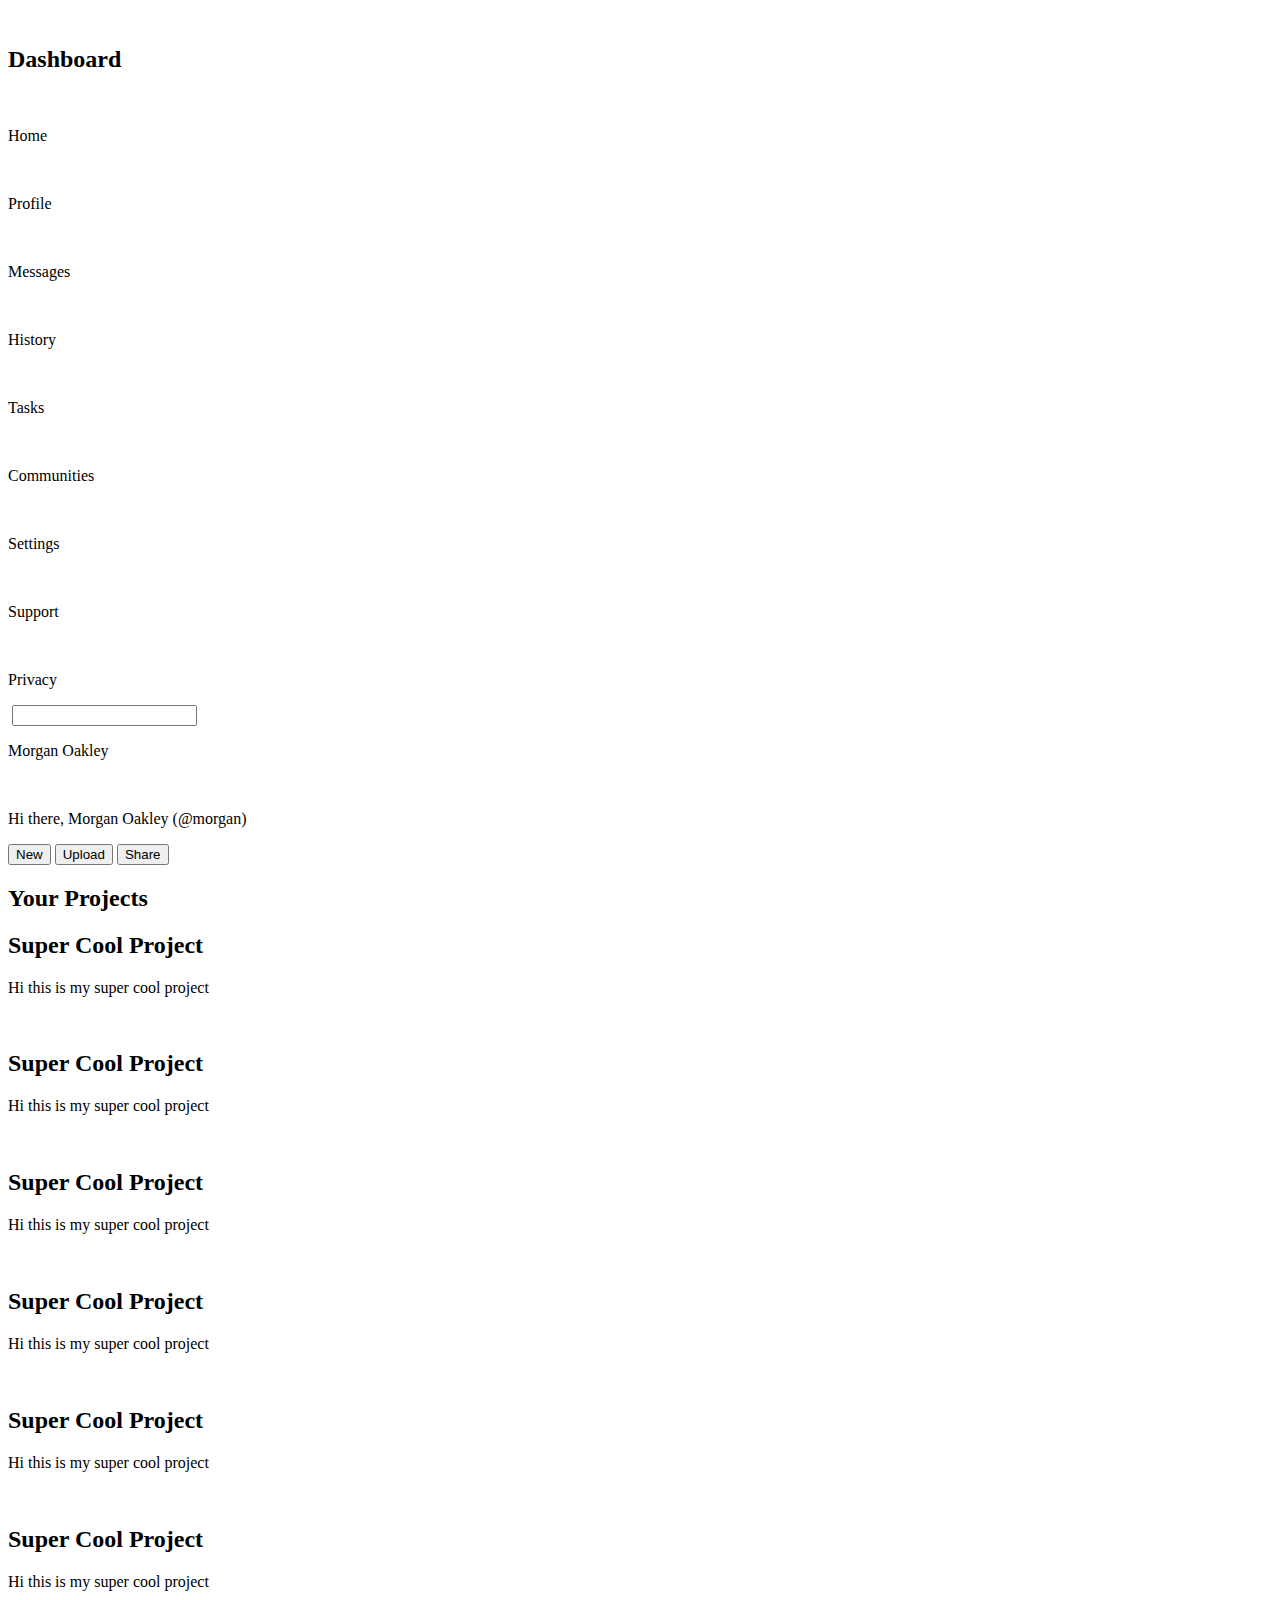
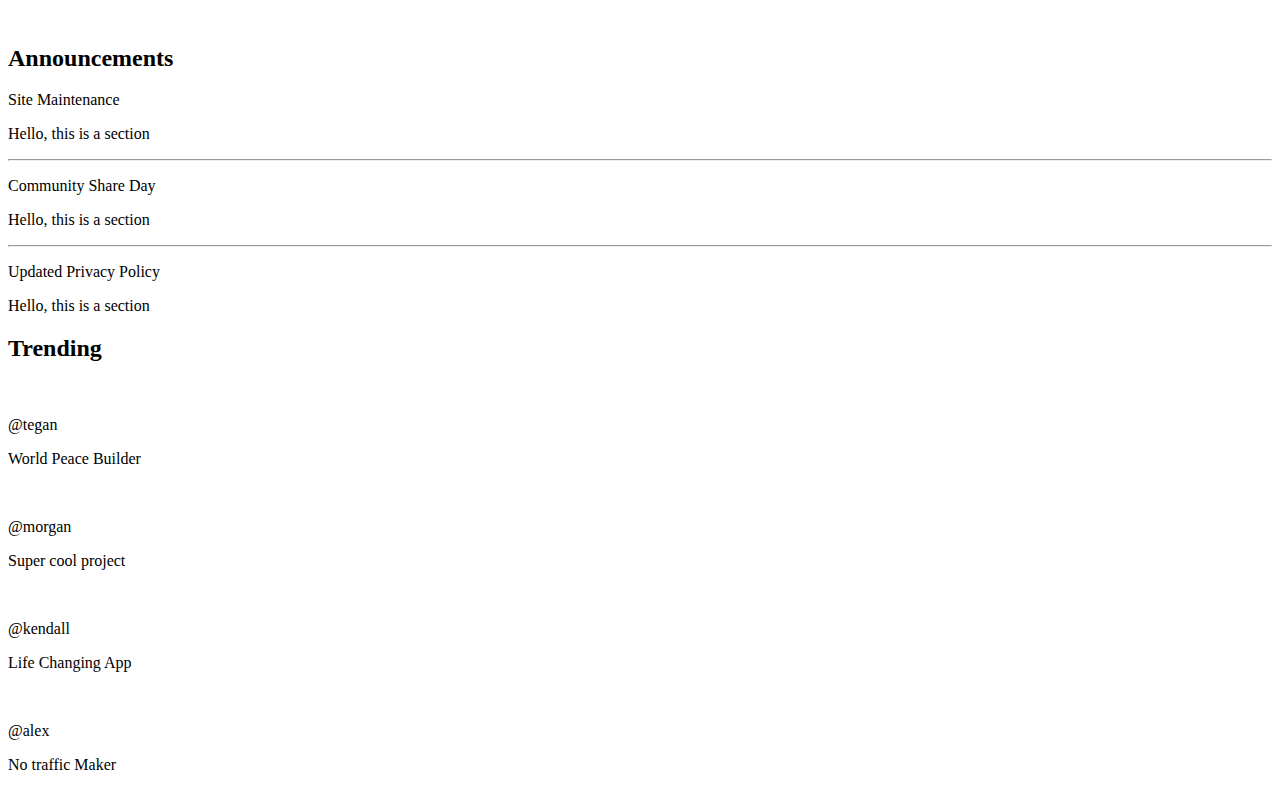
==== index.html @ 48ecf06a "Add all html sections" ====
<!DOCTYPE html>
<html lang="en">
<head>
  <meta charset="UTF-8">
  <meta name="viewport" content="width=device-width, initial-scale=1.0">
  <link rel="stylesheet" href="styles.css">
  <title>Admin Dashboard</title>
</head>
<body>
  <div class="side-bar">
    <div class="logo-section">
      <img>
      <h2>Dashboard</h2>
    </div>
    <div class="section-1">
      <div>
        <img>
        <p>Home</p>
      </div>
      <div>
        <img>
        <p>Profile</p>
      </div>
      <div>
        <img>
        <p>Messages</p>
      </div>
      <div>
        <img>
        <p>History</p>
      </div>
      <div>
        <img>
        <p>Tasks</p>
      </div>
      <div>
        <img>
        <p>Communities</p>
      </div>
    </div>
    <div class="section-2">
      <div>
        <img>
        <p>Settings</p>
      </div>
      <div>
        <img>
        <p>Support</p>
      </div>
      <div>
        <img>
        <p>Privacy</p>
      </div>
    </div>
  </div>

  <header>
    <div class="search-section">
      <img>
      <input type="text">
      <img>
      <img>
      <p>Morgan Oakley</p>
    </div>
    <div class="profile-section">
      <img>
      <p>Hi there, Morgan Oakley (@morgan)</p>
      <button>New</button>
      <button>Upload</button>
      <button>Share</button>
    </div>
  </header>

  <main>
    <div class="your-projects-section">
      <h2>Your Projects</h2>
      <div class="project">
        <h2>Super Cool Project</h2>
        <p>Hi this is my super cool project</p>
        <img>
        <img>
        <img>
      </div>
      <div class="project-2">
        <h2>Super Cool Project</h2>
        <p>Hi this is my super cool project</p>
        <img>
        <img>
        <img>
      </div>
      <div class="project-3">
        <h2>Super Cool Project</h2>
        <p>Hi this is my super cool project</p>
        <img>
        <img>
        <img>
      </div>
      <div class="project-4">
        <h2>Super Cool Project</h2>
        <p>Hi this is my super cool project</p>
        <img>
        <img>
        <img>
      </div>
      <div class="project-5">
        <h2>Super Cool Project</h2>
        <p>Hi this is my super cool project</p>
        <img>
        <img>
        <img>
      </div>
      <div class="project-6">
        <h2>Super Cool Project</h2>
        <p>Hi this is my super cool project</p>
        <img>
        <img>
        <img>
      </div>
    </div>
    
    <div class="Announcements">
      <h2>Announcements</h2>
      <div>
        <p>Site Maintenance</p>
        <p>Hello, this is a section</p>
        <hr>
        <p>Community Share Day</p>
        <p>Hello, this is a section</p>
        <hr>
        <p>Updated Privacy Policy</p>
        <p>Hello, this is a section</p>
      </div>
    </div>

    <div>
      <h2>Trending</h2>
      <div>
        <img>
        <div>
          <p>@tegan</p>
          <p>World Peace Builder</p>
        </div>
        <img>
        <div>
          <p>@morgan</p>
          <p>Super cool project</p>
        </div>
        <img>
        <div>
          <p>@kendall</p>
          <p>Life Changing App</p>
        </div>
        <img>
        <div>
          <p>@alex</p>
          <p>No traffic Maker</p>
        </div>
      </div>
    </div>

  </main>
</body>
</html>
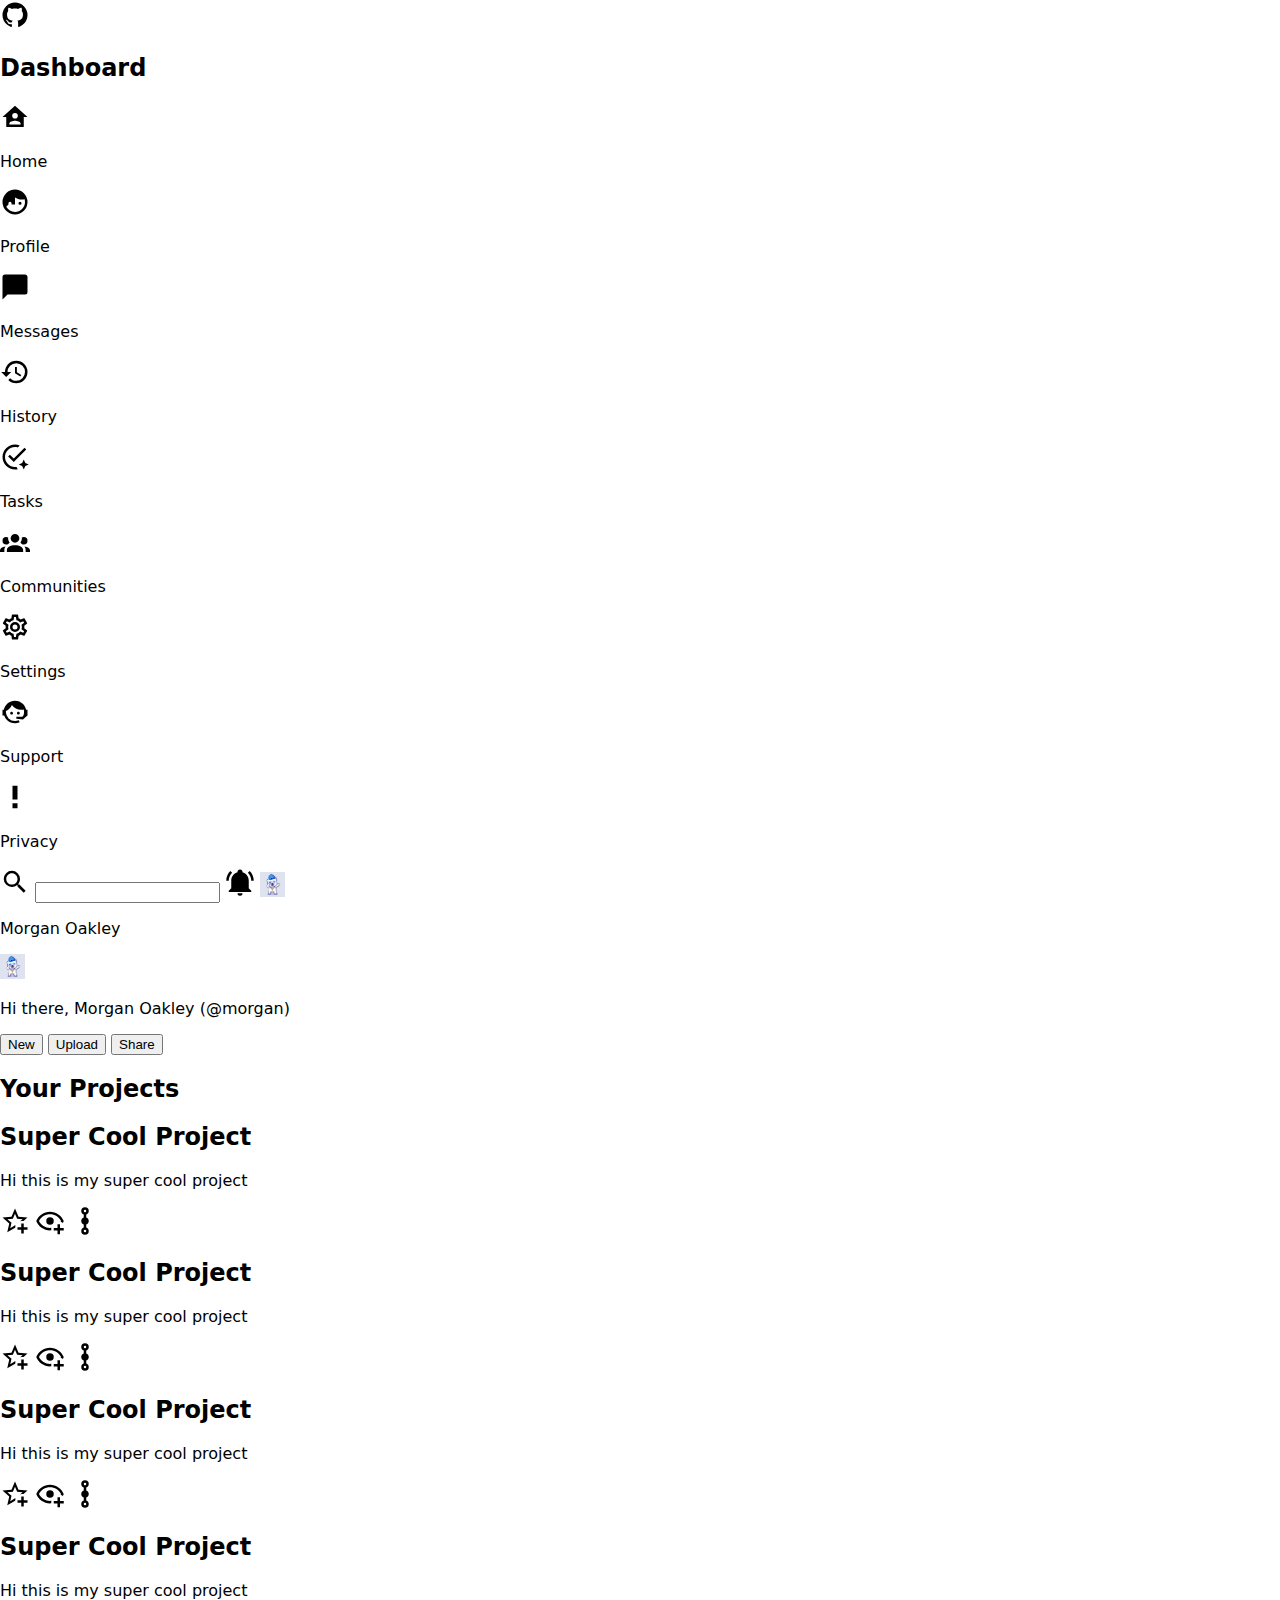
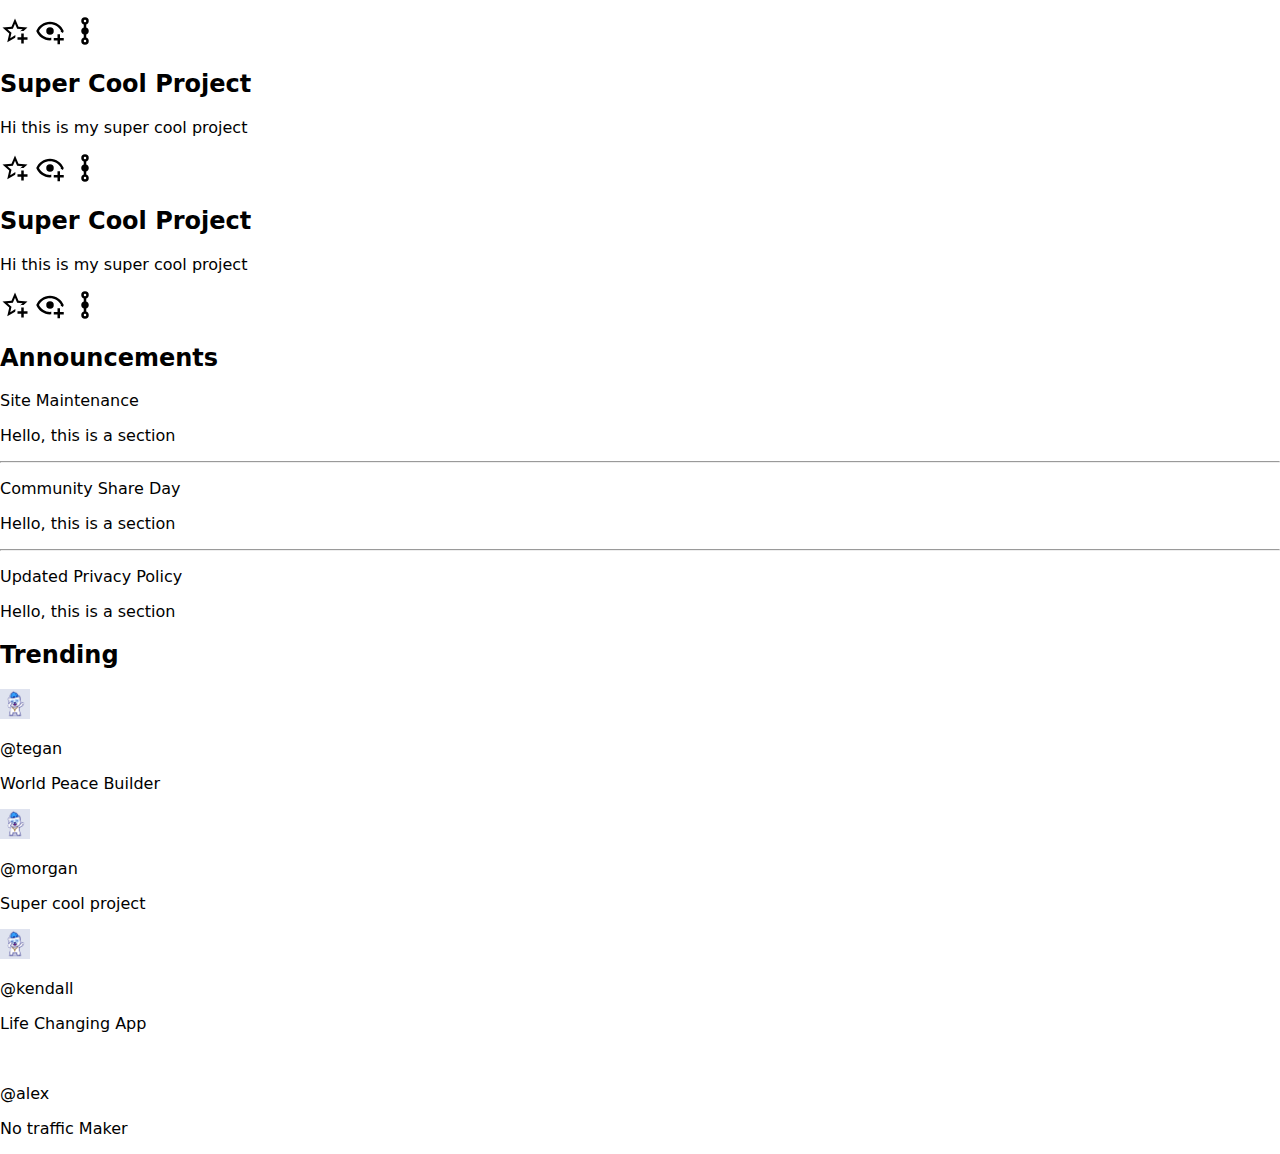
==== commit bd5fb858: "upload all pictures and logos" ====
--- a/index.html
+++ b/index.html
@@ -4,51 +4,54 @@
   <meta charset="UTF-8">
   <meta name="viewport" content="width=device-width, initial-scale=1.0">
   <link rel="stylesheet" href="styles.css">
+  <link rel="preconnect" href="https://fonts.googleapis.com">
+  <link rel="preconnect" href="https://fonts.gstatic.com" crossorigin>
+  <link href="https://fonts.googleapis.com/css2?family=Roboto:ital,wght@0,100;0,300;0,400;0,500;0,700;0,900;1,100;1,300;1,400;1,500;1,700;1,900&display=swap" rel="stylesheet">
   <title>Admin Dashboard</title>
 </head>
 <body>
   <div class="side-bar">
     <div class="logo-section">
-      <img>
+      <img class="logo" src="pictures/github (14).svg" a="git hib logo">
       <h2>Dashboard</h2>
     </div>
     <div class="section-1">
       <div>
-        <img>
+        <img class="logo" src="pictures/home-account.svg" a="home logo">
         <p>Home</p>
       </div>
       <div>
-        <img>
+        <img class="logo" src="pictures/face-man-profile.svg" a="profile logo">
         <p>Profile</p>
       </div>
       <div>
-        <img>
+        <img class="logo" src="pictures/message.svg" a="message logo">
         <p>Messages</p>
       </div>
       <div>
-        <img>
+        <img class="logo" src="pictures/history.svg" a="history logo">
         <p>History</p>
       </div>
       <div>
-        <img>
+        <img class="logo" src="pictures/checkbox-marked-circle-auto-outline.svg" a="tasks logo">
         <p>Tasks</p>
       </div>
       <div>
-        <img>
+        <img class="logo" src="pictures/account-group (1).svg" a="Communities logo">
         <p>Communities</p>
       </div>
     </div>
     <div class="section-2">
       <div>
-        <img>
+        <img class="logo" src="pictures/cog-outline.svg" a="settings logo">
         <p>Settings</p>
       </div>
       <div>
-        <img>
+        <img class="logo" src="pictures/face-agent.svg" a="face agent logo">
         <p>Support</p>
       </div>
       <div>
-        <img>
+        <img class="logo" src="pictures/exclamation-thick.svg" a="privacy logo">
         <p>Privacy</p>
       </div>
     </div>
@@ -56,14 +59,14 @@
 
   <header>
     <div class="search-section">
-      <img>
+      <img class="logo" src="pictures/magnify (1).svg" a="search logo">
       <input type="text">
-      <img>
-      <img>
+      <img class="logo" src="pictures/bell-ring.svg" a="bell ring logo">
+      <img class="small-profile-pic" src="pictures/profile-pic.jpg" a="profile pic">
       <p>Morgan Oakley</p>
     </div>
     <div class="profile-section">
-      <img>
+      <img class="big-profile-pic" src="pictures/profile-pic.jpg" a="profile-pic">
       <p>Hi there, Morgan Oakley (@morgan)</p>
       <button>New</button>
       <button>Upload</button>
@@ -77,44 +80,44 @@
       <div class="project">
         <h2>Super Cool Project</h2>
         <p>Hi this is my super cool project</p>
-        <img>
-        <img>
-        <img>
+        <img class="logo" src="pictures/star-plus-outline.svg" a="star plus">
+        <img class="logo" src="pictures/eye-plus-outline.svg" a="eye plus">
+        <img class="logo" src="pictures/transit-connection (1).svg" a="network">
       </div>
       <div class="project-2">
         <h2>Super Cool Project</h2>
         <p>Hi this is my super cool project</p>
-        <img>
-        <img>
-        <img>
+        <img class="logo" src="pictures/star-plus-outline.svg" a="star plus">
+        <img class="logo" src="pictures/eye-plus-outline.svg" a="eye plus">
+        <img class="logo" src="pictures/transit-connection (1).svg" a="network">
       </div>
       <div class="project-3">
         <h2>Super Cool Project</h2>
         <p>Hi this is my super cool project</p>
-        <img>
-        <img>
-        <img>
+        <img class="logo" src="pictures/star-plus-outline.svg" a="star plus">
+        <img class="logo" src="pictures/eye-plus-outline.svg" a="eye plus">
+        <img class="logo" src="pictures/transit-connection (1).svg" a="network">
       </div>
       <div class="project-4">
         <h2>Super Cool Project</h2>
         <p>Hi this is my super cool project</p>
-        <img>
-        <img>
-        <img>
+        <img class="logo" src="pictures/star-plus-outline.svg" a="star plus">
+        <img class="logo" src="pictures/eye-plus-outline.svg" a="eye plus">
+        <img class="logo" src="pictures/transit-connection (1).svg" a="network">
       </div>
       <div class="project-5">
         <h2>Super Cool Project</h2>
         <p>Hi this is my super cool project</p>
-        <img>
-        <img>
-        <img>
+        <img class="logo" src="pictures/star-plus-outline.svg" a="star plus">
+        <img class="logo" src="pictures/eye-plus-outline.svg" a="eye plus">
+        <img class="logo" src="pictures/transit-connection (1).svg" a="network">
       </div>
       <div class="project-6">
         <h2>Super Cool Project</h2>
         <p>Hi this is my super cool project</p>
-        <img>
-        <img>
-        <img>
+        <img class="logo" src="pictures/star-plus-outline.svg" a="star plus">
+        <img class="logo" src="pictures/eye-plus-outline.svg" a="eye plus">
+        <img class="logo" src="pictures/transit-connection (1).svg" a="network">
       </div>
     </div>
     
@@ -135,17 +138,17 @@
     <div>
       <h2>Trending</h2>
       <div>
-        <img>
+        <img class="logo" src="pictures/profile-pic.jpg" a="profile pic">
         <div>
           <p>@tegan</p>
           <p>World Peace Builder</p>
         </div>
-        <img>
+        <img class="logo" src="pictures/profile-pic.jpg" a="profile pic">
         <div>
           <p>@morgan</p>
           <p>Super cool project</p>
         </div>
-        <img>
+        <img class="logo" src="pictures/profile-pic.jpg" a="profile pic">
         <div>
           <p>@kendall</p>
           <p>Life Changing App</p>
--- a/styles.css
+++ b/styles.css
@@ -0,0 +1,17 @@
+body{
+  margin:0px;
+  padding: 0px;
+  font-family: system-ui, -apple-system, BlinkMacSystemFont, 'Segoe UI', Roboto, Oxygen, Ubuntu, Cantarell, 'Open Sans', 'Helvetica Neue', sans-serif
+}
+
+.logo{
+  width: 30px;
+}
+
+.small-profile-pic{
+  width: 25px;
+}
+
+.big-profile-pic{
+  width: 25px;
+}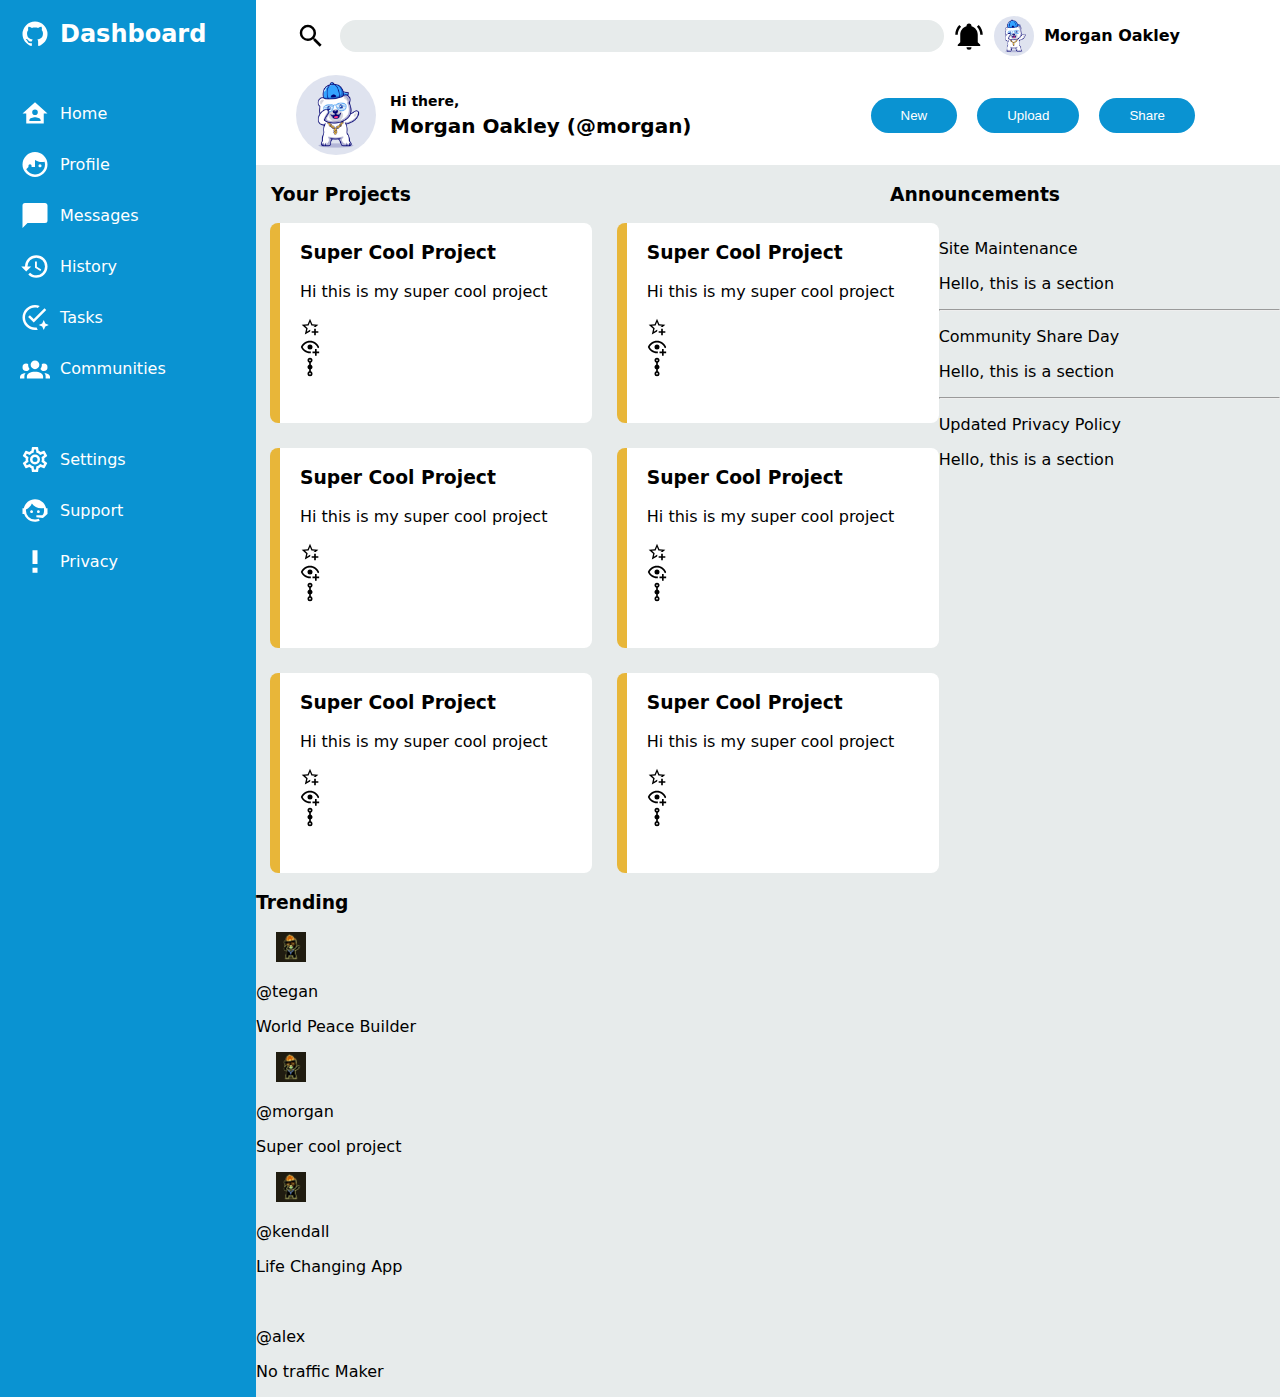
==== commit 356ae052: "header done" ====
--- a/index.html
+++ b/index.html
@@ -10,157 +10,172 @@
   <title>Admin Dashboard</title>
 </head>
 <body>
-  <div class="side-bar">
-    <div class="logo-section">
-      <img class="logo" src="pictures/github (14).svg" a="git hib logo">
-      <h2>Dashboard</h2>
-    </div>
-    <div class="section-1">
-      <div>
-        <img class="logo" src="pictures/home-account.svg" a="home logo">
-        <p>Home</p>
+  <div class="layout">
+    <div class="side-bar">
+      <div class="logo-section">
+        <img class="logo" src="pictures/github (14).svg" a="git hib logo">
+        <h2>Dashboard</h2>
       </div>
-      <div>
-        <img class="logo" src="pictures/face-man-profile.svg" a="profile logo">
-        <p>Profile</p>
+      <div class="section-1">
+        <div class="menu">
+          <img class="logo" src="pictures/home-account.svg" a="home logo">
+          <p>Home</p>
+        </div>
+        <div class="menu">
+          <img class="logo" src="pictures/face-man-profile.svg" a="profile logo">
+          <p>Profile</p>
+        </div>
+        <div class="menu">
+          <img class="logo" src="pictures/message.svg" a="message logo">
+          <p>Messages</p>
+        </div>
+        <div class="menu">
+          <img class="logo" src="pictures/history.svg" a="history logo">
+          <p>History</p>
+        </div>
+        <div class="menu">
+          <img class="logo" src="pictures/checkbox-marked-circle-auto-outline.svg" a="tasks logo">
+          <p>Tasks</p>
+        </div>
+        <div class="menu">
+          <img class="logo" src="pictures/account-group (1).svg" a="Communities logo">
+          <p>Communities</p>
+        </div>
       </div>
-      <div>
-        <img class="logo" src="pictures/message.svg" a="message logo">
-        <p>Messages</p>
-      </div>
-      <div>
-        <img class="logo" src="pictures/history.svg" a="history logo">
-        <p>History</p>
-      </div>
-      <div>
-        <img class="logo" src="pictures/checkbox-marked-circle-auto-outline.svg" a="tasks logo">
-        <p>Tasks</p>
-      </div>
-      <div>
-        <img class="logo" src="pictures/account-group (1).svg" a="Communities logo">
-        <p>Communities</p>
-      </div>
-    </div>
-    <div class="section-2">
-      <div>
-        <img class="logo" src="pictures/cog-outline.svg" a="settings logo">
-        <p>Settings</p>
-      </div>
-      <div>
-        <img class="logo" src="pictures/face-agent.svg" a="face agent logo">
-        <p>Support</p>
-      </div>
-      <div>
-        <img class="logo" src="pictures/exclamation-thick.svg" a="privacy logo">
-        <p>Privacy</p>
-      </div>
-    </div>
-  </div>
-
-  <header>
-    <div class="search-section">
-      <img class="logo" src="pictures/magnify (1).svg" a="search logo">
-      <input type="text">
-      <img class="logo" src="pictures/bell-ring.svg" a="bell ring logo">
-      <img class="small-profile-pic" src="pictures/profile-pic.jpg" a="profile pic">
-      <p>Morgan Oakley</p>
-    </div>
-    <div class="profile-section">
-      <img class="big-profile-pic" src="pictures/profile-pic.jpg" a="profile-pic">
-      <p>Hi there, Morgan Oakley (@morgan)</p>
-      <button>New</button>
-      <button>Upload</button>
-      <button>Share</button>
-    </div>
-  </header>
-
-  <main>
-    <div class="your-projects-section">
-      <h2>Your Projects</h2>
-      <div class="project">
-        <h2>Super Cool Project</h2>
-        <p>Hi this is my super cool project</p>
-        <img class="logo" src="pictures/star-plus-outline.svg" a="star plus">
-        <img class="logo" src="pictures/eye-plus-outline.svg" a="eye plus">
-        <img class="logo" src="pictures/transit-connection (1).svg" a="network">
-      </div>
-      <div class="project-2">
-        <h2>Super Cool Project</h2>
-        <p>Hi this is my super cool project</p>
-        <img class="logo" src="pictures/star-plus-outline.svg" a="star plus">
-        <img class="logo" src="pictures/eye-plus-outline.svg" a="eye plus">
-        <img class="logo" src="pictures/transit-connection (1).svg" a="network">
-      </div>
-      <div class="project-3">
-        <h2>Super Cool Project</h2>
-        <p>Hi this is my super cool project</p>
-        <img class="logo" src="pictures/star-plus-outline.svg" a="star plus">
-        <img class="logo" src="pictures/eye-plus-outline.svg" a="eye plus">
-        <img class="logo" src="pictures/transit-connection (1).svg" a="network">
-      </div>
-      <div class="project-4">
-        <h2>Super Cool Project</h2>
-        <p>Hi this is my super cool project</p>
-        <img class="logo" src="pictures/star-plus-outline.svg" a="star plus">
-        <img class="logo" src="pictures/eye-plus-outline.svg" a="eye plus">
-        <img class="logo" src="pictures/transit-connection (1).svg" a="network">
-      </div>
-      <div class="project-5">
-        <h2>Super Cool Project</h2>
-        <p>Hi this is my super cool project</p>
-        <img class="logo" src="pictures/star-plus-outline.svg" a="star plus">
-        <img class="logo" src="pictures/eye-plus-outline.svg" a="eye plus">
-        <img class="logo" src="pictures/transit-connection (1).svg" a="network">
-      </div>
-      <div class="project-6">
-        <h2>Super Cool Project</h2>
-        <p>Hi this is my super cool project</p>
-        <img class="logo" src="pictures/star-plus-outline.svg" a="star plus">
-        <img class="logo" src="pictures/eye-plus-outline.svg" a="eye plus">
-        <img class="logo" src="pictures/transit-connection (1).svg" a="network">
-      </div>
-    </div>
-    
-    <div class="Announcements">
-      <h2>Announcements</h2>
-      <div>
-        <p>Site Maintenance</p>
-        <p>Hello, this is a section</p>
-        <hr>
-        <p>Community Share Day</p>
-        <p>Hello, this is a section</p>
-        <hr>
-        <p>Updated Privacy Policy</p>
-        <p>Hello, this is a section</p>
-      </div>
-    </div>
-
-    <div>
-      <h2>Trending</h2>
-      <div>
-        <img class="logo" src="pictures/profile-pic.jpg" a="profile pic">
-        <div>
-          <p>@tegan</p>
-          <p>World Peace Builder</p>
+      <div class="section-2">
+        <div class="menu">
+          <img class="logo" src="pictures/cog-outline.svg" a="settings logo">
+          <p>Settings</p>
         </div>
-        <img class="logo" src="pictures/profile-pic.jpg" a="profile pic">
-        <div>
-          <p>@morgan</p>
-          <p>Super cool project</p>
+        <div class="menu">
+          <img class="logo" src="pictures/face-agent.svg" a="face agent logo">
+          <p>Support</p>
         </div>
-        <img class="logo" src="pictures/profile-pic.jpg" a="profile pic">
-        <div>
-          <p>@kendall</p>
-          <p>Life Changing App</p>
-        </div>
-        <img>
-        <div>
-          <p>@alex</p>
-          <p>No traffic Maker</p>
+        <div class="menu">
+          <img class="logo" src="pictures/exclamation-thick.svg" a="privacy logo">
+          <p>Privacy</p>
         </div>
       </div>
     </div>
 
-  </main>
+    <header class="header">
+      <div class="search-section">
+        <div class="left-section">
+          <img class="search-logo" src="pictures/magnify (1).svg" a="search logo">
+          <input class="search" type="text">
+        </div>
+        <div class="right-section">
+          <img class="notification-logo" src="pictures/bell-ring.svg" a="bell ring logo">
+          <img class="small-profile-pic" src="pictures/profile-pic.jpg" a="profile pic">
+          <p class="name">Morgan Oakley</p>
+        </div>
+      </div>
+      <div class="profile-section">
+        <div class="left-section">
+          <img class="big-profile-pic" src="pictures/profile-pic.jpg" a="profile-pic">
+          <p class="name-2">Hi there, <br><span class="tag-name">Morgan Oakley (@morgan)</span></p>
+        </div>
+        
+        <div class="right-section">
+          <button>New</button>
+          <button>Upload</button>
+          <button>Share</button>
+        </div>
+      </div>
+    </header>
+
+    <main class="main">
+      <div class="grid-titles">
+        <h3 class="grid-title">Your Projects</h3>
+        <h3>Announcements</h3>
+     </div>
+      <div class="your-projects-section">
+        <div class="main-grid">
+          <div class="project">
+            <h3>Super Cool Project</h3>
+            <p>Hi this is my super cool project</p>
+            <img class="logos" src="pictures/star-plus-outline.svg" a="star plus">
+            <img class="logos" src="pictures/eye-plus-outline.svg" a="eye plus">
+            <img class="logos" src="pictures/transit-connection (1).svg" a="network">
+          </div>
+          
+          <div class="project">
+            <h3>Super Cool Project</h3>
+            <p>Hi this is my super cool project</p>
+            <img class="logos" src="pictures/star-plus-outline.svg" a="star plus">
+            <img class="logos" src="pictures/eye-plus-outline.svg" a="eye plus">
+            <img class="logos" src="pictures/transit-connection (1).svg" a="network">
+          </div>
+          <div class="project">
+            <h3>Super Cool Project</h3>
+            <p>Hi this is my super cool project</p>
+            <img class="logos" src="pictures/star-plus-outline.svg" a="star plus">
+            <img class="logos" src="pictures/eye-plus-outline.svg" a="eye plus">
+            <img class="logos" src="pictures/transit-connection (1).svg" a="network">
+          </div>
+          <div class="project">
+            <h3>Super Cool Project</h3>
+            <p>Hi this is my super cool project</p>
+            <img class="logos" src="pictures/star-plus-outline.svg" a="star plus">
+            <img class="logos" src="pictures/eye-plus-outline.svg" a="eye plus">
+            <img class="logos" src="pictures/transit-connection (1).svg" a="network">
+          </div>
+          <div class="project">
+            <h3>Super Cool Project</h3>
+            <p>Hi this is my super cool project</p>
+            <img class="logos" src="pictures/star-plus-outline.svg" a="star plus">
+            <img class="logos" src="pictures/eye-plus-outline.svg" a="eye plus">
+            <img class="logos" src="pictures/transit-connection (1).svg" a="network">
+          </div>
+          <div class="project">
+            <h3>Super Cool Project</h3>
+            <p>Hi this is my super cool project</p>
+            <img class="logos" src="pictures/star-plus-outline.svg" a="star plus">
+            <img class="logos" src="pictures/eye-plus-outline.svg" a="eye plus">
+            <img class="logos" src="pictures/transit-connection (1).svg" a="network">
+          </div>
+        </div>
+        
+        <div class="main-side">
+          <div>
+            <p>Site Maintenance</p>
+            <p>Hello, this is a section</p>
+            <hr>
+            <p>Community Share Day</p>
+            <p>Hello, this is a section</p>
+            <hr>
+            <p>Updated Privacy Policy</p>
+            <p>Hello, this is a section</p>
+            </div>
+          </div>
+
+          <div>
+            <h3>Trending</h3>
+            <div>
+              <img class="logo" src="pictures/profile-pic.jpg" a="profile pic">
+              <div>
+                <p>@tegan</p>
+                <p>World Peace Builder</p>
+              </div>
+              <img class="logo" src="pictures/profile-pic.jpg" a="profile pic">
+              <div>
+                <p>@morgan</p>
+                <p>Super cool project</p>
+              </div>
+              <img class="logo" src="pictures/profile-pic.jpg" a="profile pic">
+              <div>
+                <p>@kendall</p>
+                <p>Life Changing App</p>
+              </div>
+              <img>
+              <div>
+                <p>@alex</p>
+                <p>No traffic Maker</p>
+              </div>
+            </div>
+        </div>
+      </div>
+    </main>
+  </div>
 </body>
 </html>--- a/styles.css
+++ b/styles.css
@@ -1,17 +1,189 @@
 body{
+  height: 100%;
   margin:0px;
   padding: 0px;
   font-family: system-ui, -apple-system, BlinkMacSystemFont, 'Segoe UI', Roboto, Oxygen, Ubuntu, Cantarell, 'Open Sans', 'Helvetica Neue', sans-serif
 }
 
+.layout{
+  height: 100%;
+  display: grid;
+  grid-template-columns: 1fr 4fr;
+  grid-template-rows: auto 1fr;
+}
+.side-bar{
+  background: rgb(10, 147, 210);
+  color: white;
+  grid-column: 1/2;
+  grid-row: 1/3;
+}
+
+.logo-section{
+  display: flex;
+  padding-right: 30px;
+  grid-column: 1/2;
+}
 .logo{
   width: 30px;
+  padding-right: 10px;
+  padding-left: 20px;
+  -webkit-filter: invert(100%);
 }
 
+.menu{
+  display: flex;
+}
+
+.section-1{
+  padding-top: 20px;
+}
+.section-2{
+  padding-top: 40px;
+}
+.header{
+  grid-column: 2/3;
+  grid-row: 1/2;
+  padding-bottom: 10px;
+}
 .small-profile-pic{
-  width: 25px;
+  width: 40px;
+  height: 40px;
+  border-radius: 50%;
+  padding-left: 10px;
+  padding-right: 10px;
 }
 
 .big-profile-pic{
-  width: 25px;
-}+  width: 80px;
+  border-radius: 50%;
+  margin-right: 14px;
+}
+
+.search-section{
+  display: flex;
+  justify-content: space-between;
+  align-items: center;
+  padding: 10px 0px 0 40px;
+  
+  
+  
+}
+
+.left-section{
+  display: flex;
+}
+
+.right-section{
+  display: flex;
+  align-items: center;
+  
+}
+
+.notification-logo{
+  width: 30px;
+  
+}
+
+
+
+.search-logo{
+  width: 30px;
+  padding-right: 14px;
+
+}
+
+.search{
+  width: 600px;
+  height: 30px;
+  border: none;
+  border-radius: 20px;
+  background-color: rgb(231, 235, 235);
+  
+  
+}
+
+.profile-section{
+  display: flex;
+  justify-content: space-between;
+  padding: 14px 75px 0 40px;
+  
+}
+
+.name{
+  font-weight: bold;
+  padding-right: 100px;
+}
+
+.tag-name{
+  font-size: 20px;
+  font-weight: bold;
+}
+
+.name-2{
+  font-weight: bold;
+  font-size: 14px;
+  line-height: 25px;;
+}
+
+.main{
+  background: rgb(231, 235, 235);
+  grid-row: 2/span 1;
+  
+}
+
+button{
+  background-color: rgb(10, 147, 210);
+  border: none;
+  border-radius: 20px;
+  padding: 10px 30px;
+  color: white;
+  margin: 0px 10px;
+}
+
+.grid-title{
+  padding-left: 15px;
+  grid-template-rows: 2/3;
+}
+
+.project{
+  border-left: 10px solid #e8b639;
+  border-radius: 8px;
+  padding-left: 20px;
+  background: white;
+  height: 200px;
+ 
+  
+  
+}
+
+.main-grid{
+  display: grid;
+  grid-template-columns: 2fr 2fr;
+  justify-content: space-between;
+  grid-column: 1/2;
+  gap: 25px;
+  padding-left: 14px;
+  
+}
+
+.main-side{
+  grid-column:2/3;
+}
+
+.your-projects-section{
+  display: grid;
+  grid-template-columns: 2fr 1fr;
+}
+
+.grid-titles{
+  display: flex;
+  justify-content: space-between;
+  padding-right: 220px;
+}
+
+.logos{
+  width: 20px;
+  display: flex;
+  flex-direction: row;
+  justify-content: space-around;
+};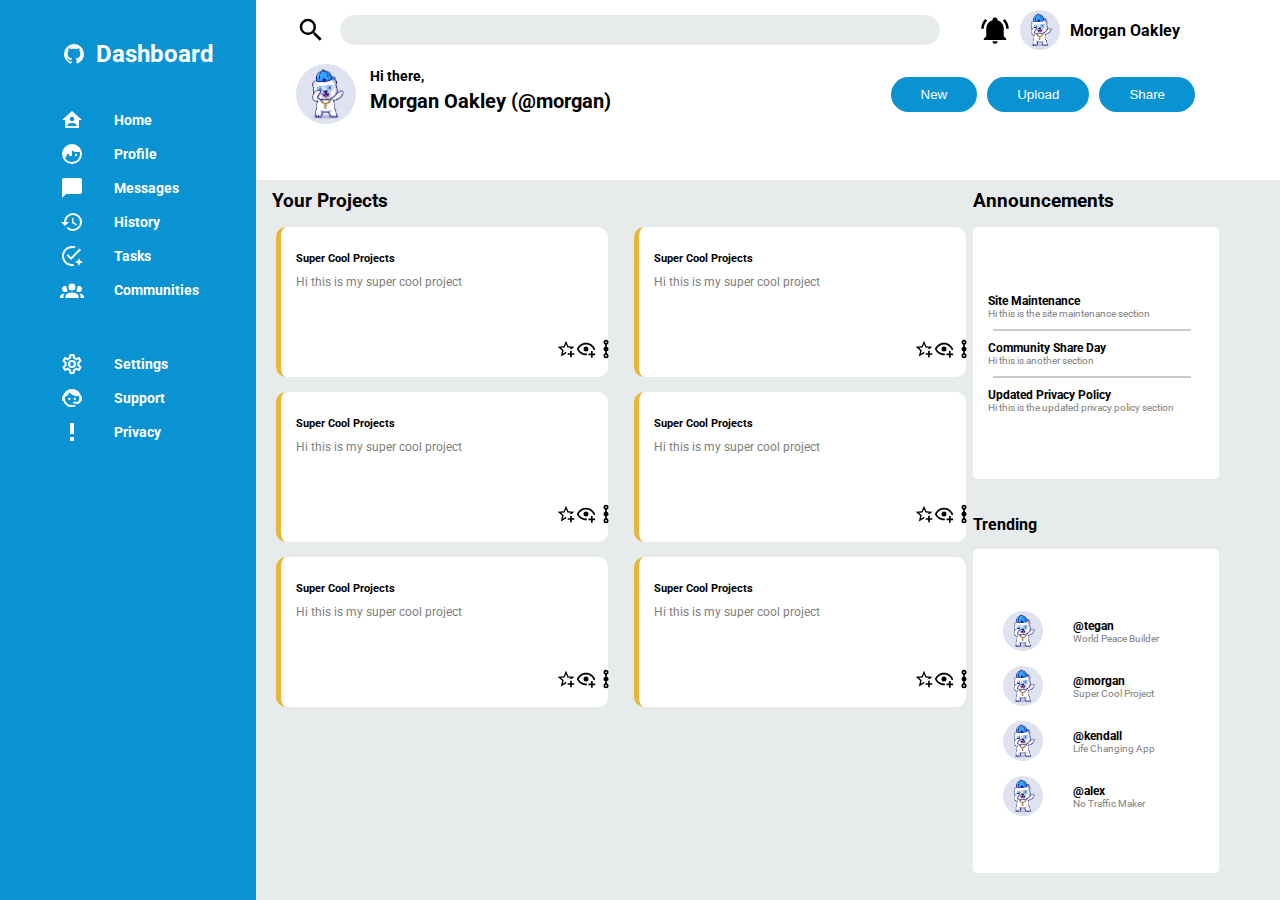
==== commit c110dfe9: "finish project" ====
--- a/index.html
+++ b/index.html
@@ -10,171 +10,213 @@
   <title>Admin Dashboard</title>
 </head>
 <body>
+
   <div class="layout">
     <div class="side-bar">
-      <div class="logo-section">
-        <img class="logo" src="pictures/github (14).svg" a="git hib logo">
+      <div class="logo-text">
+        <img src="pictures/github (14).svg" alt="git hib logo">
         <h2>Dashboard</h2>
       </div>
-      <div class="section-1">
-        <div class="menu">
-          <img class="logo" src="pictures/home-account.svg" a="home logo">
+      <div class="list-items">
+        <div class="icon-text">
+          <img src="pictures/home-account.svg" alt="home logo">
           <p>Home</p>
         </div>
-        <div class="menu">
-          <img class="logo" src="pictures/face-man-profile.svg" a="profile logo">
+        <div class="icon-text">
+          <img src="pictures/face-man-profile.svg" alt="profile logo">
           <p>Profile</p>
         </div>
-        <div class="menu">
-          <img class="logo" src="pictures/message.svg" a="message logo">
+        <div class="icon-text">
+          <img src="pictures/message.svg" alt="message logo">
           <p>Messages</p>
         </div>
-        <div class="menu">
-          <img class="logo" src="pictures/history.svg" a="history logo">
+        <div class="icon-text">
+          <img src="pictures/history.svg" alt="history logo">
           <p>History</p>
         </div>
-        <div class="menu">
-          <img class="logo" src="pictures/checkbox-marked-circle-auto-outline.svg" a="tasks logo">
+        <div class="icon-text">
+          <img src="pictures/checkbox-marked-circle-auto-outline.svg" alt="tasks logo">
           <p>Tasks</p>
         </div>
-        <div class="menu">
-          <img class="logo" src="pictures/account-group (1).svg" a="Communities logo">
+        <div class="icon-text">
+          <img src="pictures/account-group (1).svg" alt="Communities logo">
           <p>Communities</p>
         </div>
       </div>
-      <div class="section-2">
-        <div class="menu">
-          <img class="logo" src="pictures/cog-outline.svg" a="settings logo">
+      <div class="list-items-bottom">
+        <div class="icon-text">
+          <img src="pictures/cog-outline.svg" alt="settings logo">
           <p>Settings</p>
         </div>
-        <div class="menu">
-          <img class="logo" src="pictures/face-agent.svg" a="face agent logo">
+        <div class="icon-text">
+          <img src="pictures/face-agent.svg" alt="face agent logo">
           <p>Support</p>
         </div>
-        <div class="menu">
-          <img class="logo" src="pictures/exclamation-thick.svg" a="privacy logo">
+        <div class="icon-text">
+          <img src="pictures/exclamation-thick.svg" alt="privacy logo">
           <p>Privacy</p>
         </div>
       </div>
     </div>
 
-    <header class="header">
-      <div class="search-section">
-        <div class="left-section">
-          <img class="search-logo" src="pictures/magnify (1).svg" a="search logo">
-          <input class="search" type="text">
-        </div>
-        <div class="right-section">
-          <img class="notification-logo" src="pictures/bell-ring.svg" a="bell ring logo">
-          <img class="small-profile-pic" src="pictures/profile-pic.jpg" a="profile pic">
-          <p class="name">Morgan Oakley</p>
-        </div>
-      </div>
-      <div class="profile-section">
-        <div class="left-section">
-          <img class="big-profile-pic" src="pictures/profile-pic.jpg" a="profile-pic">
-          <p class="name-2">Hi there, <br><span class="tag-name">Morgan Oakley (@morgan)</span></p>
-        </div>
+    <main class="main">
+      <header class="header">
+        <div class="search-section">
+          <div class="left-section">
+            <img class="search-logo" src="pictures/magnify (1).svg" alt="search logo">
+            <input class="search" type="text">
+          </div>
+          <div class="right-section">
+            <img class="notification-logo" src="pictures/bell-ring.svg" alt="bell ring logo">
+            <img class="small-profile-pic" src="pictures/profile-pic.jpg" alt="profile pic">
+            <p class="name">Morgan Oakley</p>
+          </div>
+        </div>
+        <div class="profile-section">
+          <div class="left-section">
+            <img class="big-profile-pic" src="pictures/profile-pic.jpg" alt="profile-pic">
+            <p class="name-2">Hi there, <br><span class="tag-name">Morgan Oakley (@morgan)</span></p>
+          </div>
+          
+          <div class="right-section">
+            <button>New</button>
+            <button>Upload</button>
+            <button>Share</button>
+          </div>
+        </div>
+      </header>
+
+      <content class="content">
+        <div class="projects">
+          <h3>Your Projects</h3>
+          <div class="cards">
+            <div class="cards-left">
+              <div class="card">
+                <h6>Super Cool Projects</h6>
+                <p>Hi this is my super cool project</p>
+                <div class="icons">
+                  <img src="pictures/star-plus-outline.svg">
+                  <img src="pictures/eye-plus-outline.svg">
+                  <img src="pictures/transit-connection (1).svg">
+                </div>
+              </div>
+             
+              <div class="card">
+                <h6>Super Cool Projects</h6>
+                <p>Hi this is my super cool project</p>
+                <div class="icons">
+                  <img src="pictures/star-plus-outline.svg">
+                  <img src="pictures/eye-plus-outline.svg">
+                  <img src="pictures/transit-connection (1).svg">
+                </div>
+              </div>
+
+              <div class="card">
+                <h6>Super Cool Projects</h6>
+                <p>Hi this is my super cool project</p>
+                <div class="icons">
+                  <img src="pictures/star-plus-outline.svg">
+                  <img src="pictures/eye-plus-outline.svg">
+                  <img src="pictures/transit-connection (1).svg">
+                </div>
+              </div>
+            </div>
+            <div class="cards-right">
+              <div class="card">
+                <h6>Super Cool Projects</h6>
+                <p>Hi this is my super cool project</p>
+                <div class="icons">
+                  <img src="pictures/star-plus-outline.svg">
+                  <img src="pictures/eye-plus-outline.svg">
+                  <img src="pictures/transit-connection (1).svg">
+                </div>
+              </div>
+
+              <div class="card">
+                <h6>Super Cool Projects</h6>
+                <p>Hi this is my super cool project</p>
+                <div class="icons">
+                  <img src="pictures/star-plus-outline.svg">
+                  <img src="pictures/eye-plus-outline.svg">
+                  <img src="pictures/transit-connection (1).svg">
+                </div>
+              </div>
+
+              <div class="card">
+                <h6>Super Cool Projects</h6>
+                <p>Hi this is my super cool project</p>
+                <div class="icons">
+                  <img src="pictures/star-plus-outline.svg">
+                  <img src="pictures/eye-plus-outline.svg">
+                  <img src="pictures/transit-connection (1).svg">
+                </div>
+              </div>
+
+
+
+            </div>
+          </div>
+        </div>
+
+        <div class="ann-trend">
+          <div class="ann">
+            <h3>Announcements</h3>
+            <div class="ann-card">
+              <div class="ann-text">
+                <h6>Site Maintenance</h6>
+                <p>Hi this is the site maintenance section</p>
+              </div>
+              <div class="divider"></div>
+                <div class="ann-text">
+                <h6>Community Share Day</h6>
+                <p>Hi this is another section</p>
+              </div>
+              <div class="divider"></div>
+                <div class="ann-text">
+                <h6>Updated Privacy Policy</h6>
+                <p>Hi this is the updated privacy policy section</p>
+              </div>
+            </div>
+          </div>
+          <div class="trend">
+            <h4>Trending</h4>
+            <div class="trend-card">
+              <div class="trend-image-text">
+                <img src="pictures/profile-pic.jpg">
+                <div class="trend-text">
+                  <h6>@tegan</h6>
+                  <p>World Peace Builder</p>
+                </div>
+              </div>
+              <div class="trend-image-text">
+                <img src="pictures/profile-pic.jpg">
+                <div class="trend-text">
+                  <h6>@morgan</h6>
+                  <p>Super Cool Project</p>
+                </div>
+              </div>
+              <div class="trend-image-text">
+                <img src="pictures/profile-pic.jpg">
+                <div class="trend-text">
+                  <h6>@kendall</h6>
+                  <p>Life Changing App</p>
+                </div>
+              </div>
+              <div class="trend-image-text">
+                <img src="pictures/profile-pic.jpg">
+                <div class="trend-text">
+                  <h6>@alex</h6>
+                  <p>No Traffic Maker</p>
+                </div>
+              </div>
+              
+
+            </div>
+          </div>
+
         
-        <div class="right-section">
-          <button>New</button>
-          <button>Upload</button>
-          <button>Share</button>
-        </div>
-      </div>
-    </header>
-
-    <main class="main">
-      <div class="grid-titles">
-        <h3 class="grid-title">Your Projects</h3>
-        <h3>Announcements</h3>
-     </div>
-      <div class="your-projects-section">
-        <div class="main-grid">
-          <div class="project">
-            <h3>Super Cool Project</h3>
-            <p>Hi this is my super cool project</p>
-            <img class="logos" src="pictures/star-plus-outline.svg" a="star plus">
-            <img class="logos" src="pictures/eye-plus-outline.svg" a="eye plus">
-            <img class="logos" src="pictures/transit-connection (1).svg" a="network">
-          </div>
-          
-          <div class="project">
-            <h3>Super Cool Project</h3>
-            <p>Hi this is my super cool project</p>
-            <img class="logos" src="pictures/star-plus-outline.svg" a="star plus">
-            <img class="logos" src="pictures/eye-plus-outline.svg" a="eye plus">
-            <img class="logos" src="pictures/transit-connection (1).svg" a="network">
-          </div>
-          <div class="project">
-            <h3>Super Cool Project</h3>
-            <p>Hi this is my super cool project</p>
-            <img class="logos" src="pictures/star-plus-outline.svg" a="star plus">
-            <img class="logos" src="pictures/eye-plus-outline.svg" a="eye plus">
-            <img class="logos" src="pictures/transit-connection (1).svg" a="network">
-          </div>
-          <div class="project">
-            <h3>Super Cool Project</h3>
-            <p>Hi this is my super cool project</p>
-            <img class="logos" src="pictures/star-plus-outline.svg" a="star plus">
-            <img class="logos" src="pictures/eye-plus-outline.svg" a="eye plus">
-            <img class="logos" src="pictures/transit-connection (1).svg" a="network">
-          </div>
-          <div class="project">
-            <h3>Super Cool Project</h3>
-            <p>Hi this is my super cool project</p>
-            <img class="logos" src="pictures/star-plus-outline.svg" a="star plus">
-            <img class="logos" src="pictures/eye-plus-outline.svg" a="eye plus">
-            <img class="logos" src="pictures/transit-connection (1).svg" a="network">
-          </div>
-          <div class="project">
-            <h3>Super Cool Project</h3>
-            <p>Hi this is my super cool project</p>
-            <img class="logos" src="pictures/star-plus-outline.svg" a="star plus">
-            <img class="logos" src="pictures/eye-plus-outline.svg" a="eye plus">
-            <img class="logos" src="pictures/transit-connection (1).svg" a="network">
-          </div>
-        </div>
-        
-        <div class="main-side">
-          <div>
-            <p>Site Maintenance</p>
-            <p>Hello, this is a section</p>
-            <hr>
-            <p>Community Share Day</p>
-            <p>Hello, this is a section</p>
-            <hr>
-            <p>Updated Privacy Policy</p>
-            <p>Hello, this is a section</p>
-            </div>
-          </div>
-
-          <div>
-            <h3>Trending</h3>
-            <div>
-              <img class="logo" src="pictures/profile-pic.jpg" a="profile pic">
-              <div>
-                <p>@tegan</p>
-                <p>World Peace Builder</p>
-              </div>
-              <img class="logo" src="pictures/profile-pic.jpg" a="profile pic">
-              <div>
-                <p>@morgan</p>
-                <p>Super cool project</p>
-              </div>
-              <img class="logo" src="pictures/profile-pic.jpg" a="profile pic">
-              <div>
-                <p>@kendall</p>
-                <p>Life Changing App</p>
-              </div>
-              <img>
-              <div>
-                <p>@alex</p>
-                <p>No traffic Maker</p>
-              </div>
-            </div>
-        </div>
-      </div>
+        </div>
+      </main>
     </main>
   </div>
 </body>
--- a/styles.css
+++ b/styles.css
@@ -1,38 +1,60 @@
+*{
+  margin: 0;
+  padding: 0;
+}
 body{
-  height: 100%;
-  margin:0px;
-  padding: 0px;
-  font-family: system-ui, -apple-system, BlinkMacSystemFont, 'Segoe UI', Roboto, Oxygen, Ubuntu, Cantarell, 'Open Sans', 'Helvetica Neue', sans-serif
+  font-family: Roboto,  sans-serif;
+  
 }
 
 .layout{
-  height: 100%;
-  display: grid;
-  grid-template-columns: 1fr 4fr;
-  grid-template-rows: auto 1fr;
+  display: grid;
+  grid-template-columns: 20% 80%;
+ 
 }
 .side-bar{
   background: rgb(10, 147, 210);
   color: white;
-  grid-column: 1/2;
-  grid-row: 1/3;
-}
-
-.logo-section{
-  display: flex;
-  padding-right: 30px;
-  grid-column: 1/2;
-}
-.logo{
-  width: 30px;
+  height: 100vh;
+}
+
+.logo-text{
+  display: flex;
+  flex-direction: row;
+  justify-content: center;
+  align-items: center;
+  margin: 40px 20px;
+}
+
+.icon-text{
+  display: flex; 
+  flex-direction: row;
+  justify-content: flex-start;
+  align-items: center;
+  margin: 10px 40px;
+}
+
+.log-text h1{
+  font-size: 25px;
+  margin-left: 20px;
+}
+.icon-text p{
+  margin-left: 20px;
+  font-size: 14px;
+  font-weight: bold;
+}
+.icon-text> img, .logo-text> img{
+  width: 24px;
+  height: 24px;
   padding-right: 10px;
   padding-left: 20px;
   -webkit-filter: invert(100%);
 }
 
-.menu{
-  display: flex;
-}
+.list-items-bottom{
+  margin-top: 50px;
+}
+
 
 .section-1{
   padding-top: 20px;
@@ -40,11 +62,20 @@
 .section-2{
   padding-top: 40px;
 }
+
+.main{
+  background-color: white;
+  height: 100vh;
+  display:grid;
+  grid-template-rows: 20% 80%;
+}
 .header{
-  grid-column: 2/3;
-  grid-row: 1/2;
-  padding-bottom: 10px;
-}
+  background-color: white;
+  display: flex;
+  flex-direction: column;
+}
+
+.trend-image-text>img,
 .small-profile-pic{
   width: 40px;
   height: 40px;
@@ -54,7 +85,7 @@
 }
 
 .big-profile-pic{
-  width: 80px;
+  width: 60px;
   border-radius: 50%;
   margin-right: 14px;
 }
@@ -105,7 +136,7 @@
 .profile-section{
   display: flex;
   justify-content: space-between;
-  padding: 14px 75px 0 40px;
+  padding: 14px 75px 0px 40px;
   
 }
 
@@ -125,65 +156,137 @@
   line-height: 25px;;
 }
 
-.main{
-  background: rgb(231, 235, 235);
-  grid-row: 2/span 1;
-  
-}
-
 button{
   background-color: rgb(10, 147, 210);
-  border: none;
-  border-radius: 20px;
-  padding: 10px 30px;
+  padding: 10px 30px 10px 30px;
   color: white;
-  margin: 0px 10px;
-}
-
-.grid-title{
+  border:none;
+  border-radius: 18px;
+  margin-right: 10px;
+  
+}
+.content{
+  background-color:  rgb(231, 235, 235);
+  display: grid;
+  grid-template-columns: 70% 30%;
+  
+}
+
+.cards{
+  display: grid;
+  grid-template-columns: 50% 50%;
+
+}
+
+.projects>h3{
+  padding: 10px 0 0px 16px;
+}
+
+.ann>h3{
+  margin-top: 10px;
+  margin-bottom: 15px;
+}
+.icons{
+  display: flex;
+  flex-direction: row;
+  padding: 40px 0 0 260px;
+  
+
+  
+  
+  
+}
+
+.icons>img{
+  width: 20px;
+}
+
+.card{
+  border-left: 5px solid #e8b639;
+  border-radius: 10px;
+  background-color: white;
+  width: 80%;
+  height: 100px;
+  margin: 15px 0;
+  margin-left: 20px;
+  display: flex;
+  flex-direction: column;
+  padding: 25px;
+  align-items: flex-start;
   padding-left: 15px;
-  grid-template-rows: 2/3;
-}
-
-.project{
-  border-left: 10px solid #e8b639;
-  border-radius: 8px;
-  padding-left: 20px;
-  background: white;
-  height: 200px;
- 
-  
-  
-}
-
-.main-grid{
-  display: grid;
-  grid-template-columns: 2fr 2fr;
-  justify-content: space-between;
-  grid-column: 1/2;
-  gap: 25px;
-  padding-left: 14px;
-  
-}
-
-.main-side{
-  grid-column:2/3;
-}
-
-.your-projects-section{
-  display: grid;
-  grid-template-columns: 2fr 1fr;
-}
-
-.grid-titles{
-  display: flex;
-  justify-content: space-between;
-  padding-right: 220px;
-}
-
-.logos{
-  width: 20px;
-  display: flex;
-  flex-direction: row;
-  justify-content: space-around;
-};+
+}
+
+
+
+.card> p{
+  color: grey;
+  padding: 10px 0 10px 0;
+  font-size: 12px;
+}
+
+.ann-card,
+.trend-card{
+  height: 70%;
+  width: 80%;
+  background-color: white;
+  border-radius: 5px;
+}
+.ann-trend{
+  display: grid;
+  grid-template-rows: 50% 50%;
+
+}
+
+.ann-text h6, .trend-text h6{
+  font-size: 12px;
+}
+
+.ann-text p, .trend-text p{
+  font-size: 10px;
+  color:grey;
+}
+
+.ann-text{
+  padding: 10px 15px;
+}
+
+.divider{
+  border: 0.5px solid rgb(206, 202, 202);
+  width: 80%;
+  margin-left: 20px;
+}
+
+
+.trend-image-text{
+  display: flex;
+  flex-direction: row;
+  align-items: center;
+  margin: 0 20px;
+  padding: 10px 0 5px 0;
+  
+
+}
+
+.trend-card{
+  height: 90%;
+  display: flex;
+  flex-direction: column;
+  justify-content: center;
+  margin: 15px 0px;
+}
+.trend-text{
+  margin-left: 20px;
+}
+
+
+.trend>h4{
+  margin-top: -25px;
+
+}
+.ann-card{
+  display: flex;
+  flex-direction: column;
+  justify-content: center;
+}
+
